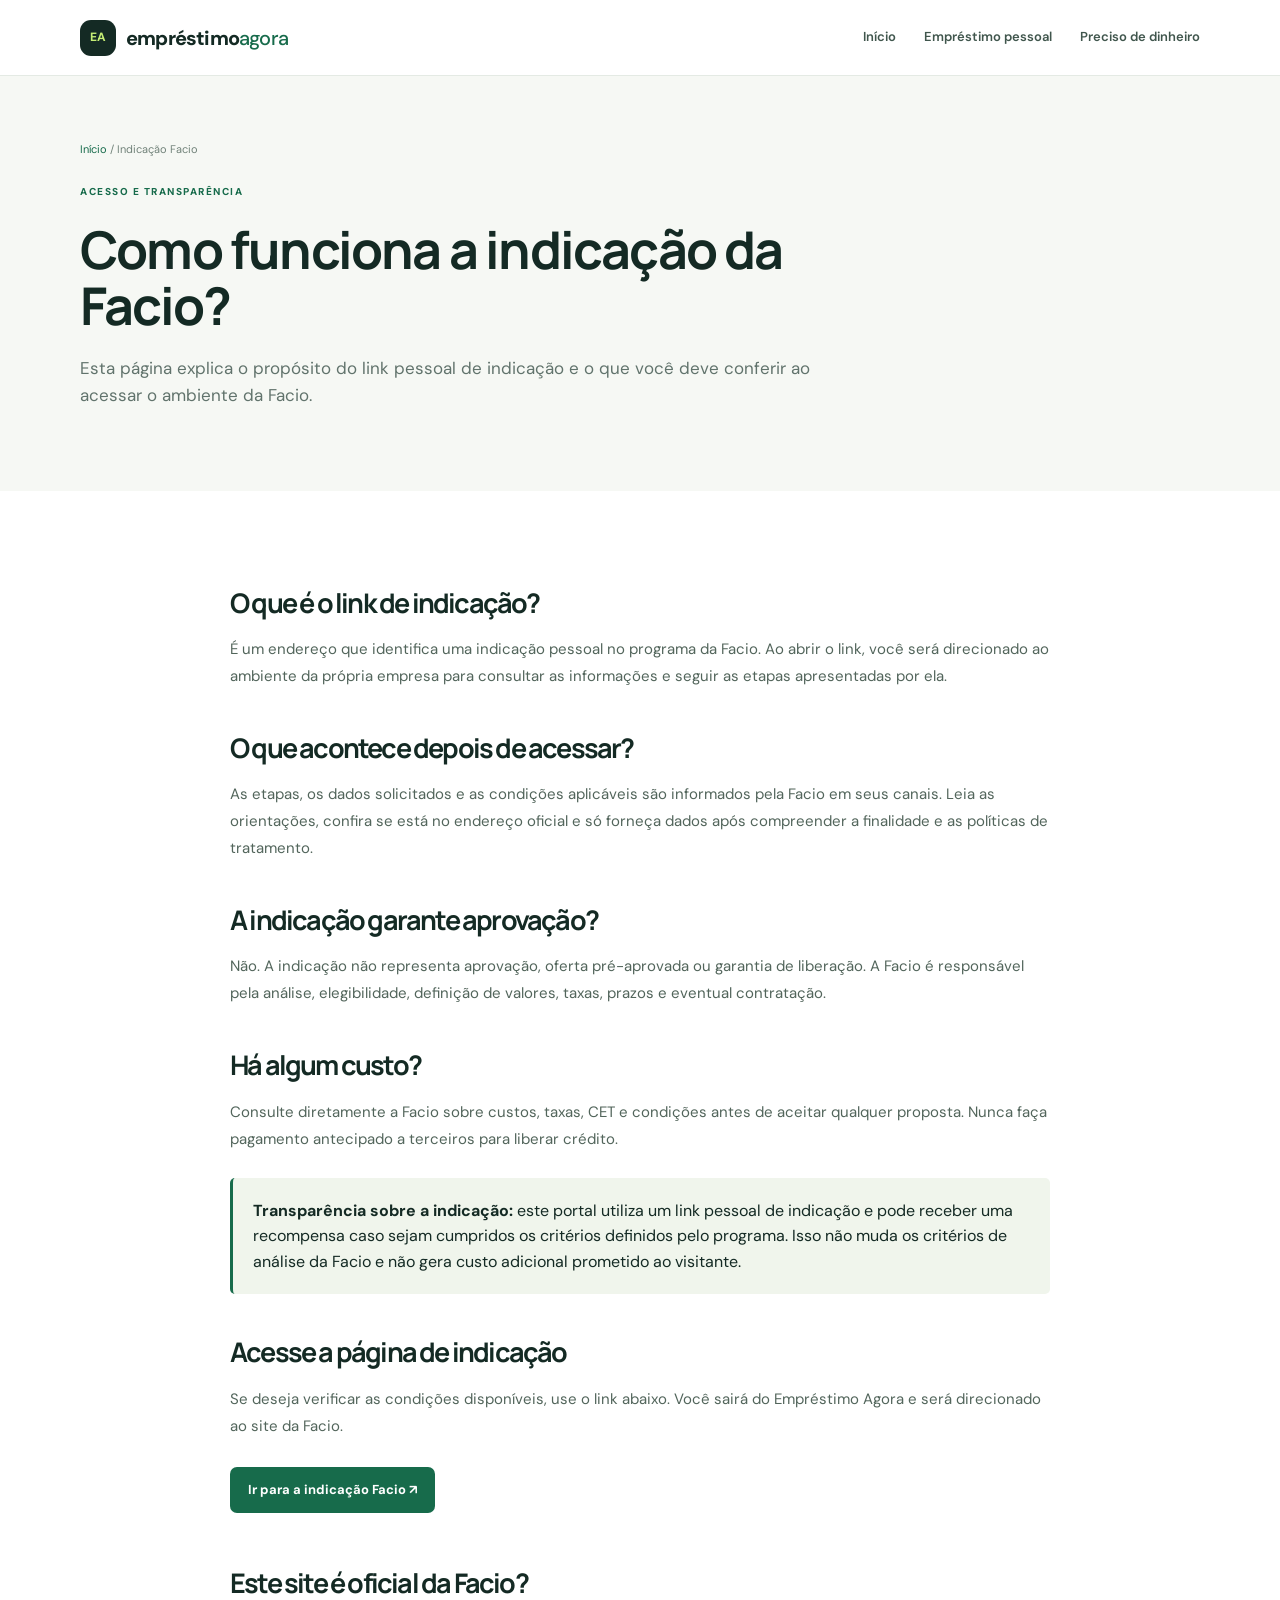
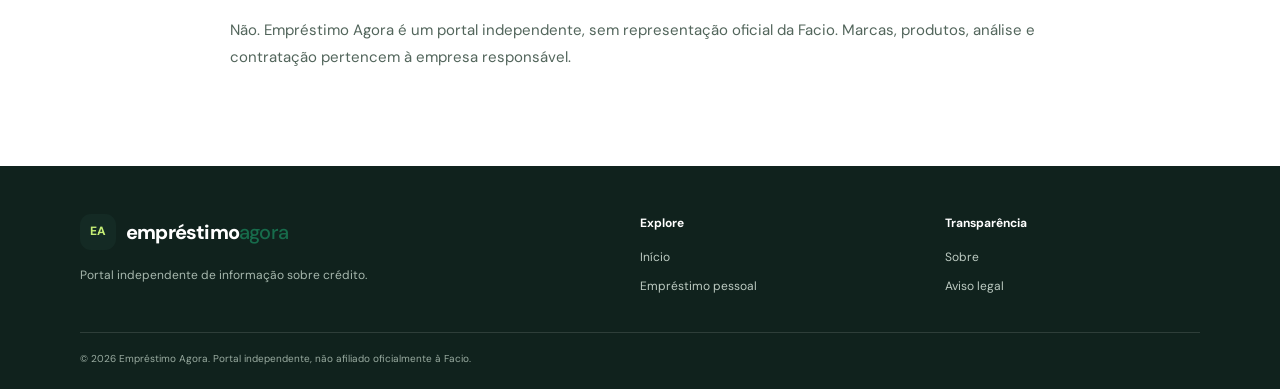
==== como-funciona-facio.html @ 4128f755 "feat: build conversion-focused editorial website" ====
<!doctype html><html lang="pt-BR"><head><meta charset="utf-8"><meta name="viewport" content="width=device-width,initial-scale=1"><title>Como funciona a indicação Facio | Empréstimo Agora</title><meta name="description" content="Entenda o que é o link de indicação da Facio, como acessar o canal oficial e quais condições verificar antes de solicitar crédito."><meta name="robots" content="index,follow"><link rel="canonical" href="https://emprestimo-agora.vercel.app/como-funciona-facio.html"><link rel="stylesheet" href="/assets/site.css"><link rel="icon" href="/assets/favicon.svg"></head><body><header class="top"><div class="wrap nav"><a class="brand" href="/"><span class="brand-mark">EA</span><span>empréstimo<span class="brand-light">agora</span></span></a><nav><a href="/">Início</a><a href="/emprestimo-pessoal-online.html">Empréstimo pessoal</a><a href="/dinheiro-urgente.html">Preciso de dinheiro</a></nav><button class="menu" aria-label="Abrir menu">☰</button></div></header><main><section class="page-hero"><div class="wrap"><div class="breadcrumbs"><a href="/">Início</a> / Indicação Facio</div><span class="eyebrow">ACESSO E TRANSPARÊNCIA</span><h1>Como funciona a indicação da Facio?</h1><p>Esta página explica o propósito do link pessoal de indicação e o que você deve conferir ao acessar o ambiente da Facio.</p></div></section><article class="wrap content"><h2>O que é o link de indicação?</h2><p>É um endereço que identifica uma indicação pessoal no programa da Facio. Ao abrir o link, você será direcionado ao ambiente da própria empresa para consultar as informações e seguir as etapas apresentadas por ela.</p><h2>O que acontece depois de acessar?</h2><p>As etapas, os dados solicitados e as condições aplicáveis são informados pela Facio em seus canais. Leia as orientações, confira se está no endereço oficial e só forneça dados após compreender a finalidade e as políticas de tratamento.</p><h2>A indicação garante aprovação?</h2><p>Não. A indicação não representa aprovação, oferta pré-aprovada ou garantia de liberação. A Facio é responsável pela análise, elegibilidade, definição de valores, taxas, prazos e eventual contratação.</p><h2>Há algum custo?</h2><p>Consulte diretamente a Facio sobre custos, taxas, CET e condições antes de aceitar qualquer proposta. Nunca faça pagamento antecipado a terceiros para liberar crédito.</p><div class="notice"><strong>Transparência sobre a indicação:</strong> este portal utiliza um link pessoal de indicação e pode receber uma recompensa caso sejam cumpridos os critérios definidos pelo programa. Isso não muda os critérios de análise da Facio e não gera custo adicional prometido ao visitante.</div><h2>Acesse a página de indicação</h2><p>Se deseja verificar as condições disponíveis, use o link abaixo. Você sairá do Empréstimo Agora e será direcionado ao site da Facio.</p><a class="inline-cta" href="https://facio.com.br/indicacao/?amigo=5fb39b16-4201-4cf0-8d7d-d2a9d6d35a81&data=eyJwdWJsaWNJZCI6IjVmYjM5YjE2LTQyMDEtNGNmMC04ZDdkLWQyYTlkNmQzNWE4MSIsImZpcnN0TmFtZSI6IndhZ25lciJ9&utm_source=referral-webview&utm_campaign=referral-lp" target="_blank" rel="sponsored nofollow noopener" data-referral="facio-explainer">Ir para a indicação Facio ↗</a><h2>Este site é oficial da Facio?</h2><p>Não. Empréstimo Agora é um portal independente, sem representação oficial da Facio. Marcas, produtos, análise e contratação pertencem à empresa responsável.</p></article></main><footer><div class="wrap footer-grid"><div><a class="brand brand-footer" href="/"><span class="brand-mark">EA</span><span>empréstimo<span class="brand-light">agora</span></span></a><p>Portal independente de informação sobre crédito.</p></div><div><b>Explore</b><a href="/">Início</a><a href="/emprestimo-pessoal-online.html">Empréstimo pessoal</a></div><div><b>Transparência</b><a href="/sobre.html">Sobre</a><a href="/aviso-legal.html">Aviso legal</a></div></div><div class="wrap legal">© 2026 Empréstimo Agora. Portal independente, não afiliado oficialmente à Facio.</div></footer><script src="/assets/site.js" defer></script></body></html>
---- assets/site.css ----
@import url('https://fonts.googleapis.com/css2?family=DM+Sans:wght@400;500;600;700;800&family=Manrope:wght@400;500;600;700;800&display=swap');
:root{--ink:#142a24;--muted:#61736c;--green:#176b4b;--lime:#c5ed75;--paper:#f6f8f4;--line:#e4eae4;--white:#fff}*{box-sizing:border-box}html{scroll-behavior:smooth}body{margin:0;background:#fff;color:var(--ink);font-family:'DM Sans',Arial,sans-serif;line-height:1.6}a{color:inherit;text-decoration:none}.wrap{width:min(1120px,calc(100% - 40px));margin:auto}.skip{position:absolute;left:-9999px}.skip:focus{left:12px;top:12px;background:#fff;padding:12px;z-index:10}.top{height:76px;background:#fff;border-bottom:1px solid var(--line);position:sticky;top:0;z-index:5}.nav{height:100%;display:flex;align-items:center;justify-content:space-between}.brand{display:flex;align-items:center;gap:10px;font-weight:800;font-size:20px;letter-spacing:-.8px}.brand-mark{width:36px;height:36px;border-radius:11px;background:var(--ink);color:var(--lime);display:grid;place-items:center;font-size:12px;letter-spacing:0}.brand-light{font-weight:500;color:var(--green)}nav{display:flex;align-items:center;gap:28px;font-size:13px;font-weight:600;color:#40564d}nav a:hover,.text-link:hover{color:var(--green)}.nav-cta{background:var(--ink);color:#fff;padding:11px 17px;border-radius:8px}.nav-cta:hover{color:var(--lime)}.menu{display:none;border:0;background:none;font-size:22px}.hero{background:var(--paper);padding:84px 0 78px;overflow:hidden}.hero-grid{display:grid;grid-template-columns:1.12fr .88fr;gap:76px;align-items:center}.eyebrow{font-size:10px;font-weight:800;letter-spacing:1.5px;color:var(--green);display:inline-flex;align-items:center;gap:8px}.eyebrow i{width:7px;height:7px;border-radius:50%;background:#8cc653}h1,h2,h3,p{margin-top:0}h1,h2,.panel-title{font-family:Manrope,'DM Sans',sans-serif;letter-spacing:-1.8px}h1{font-size:clamp(38px,5vw,60px);line-height:1.08;margin:20px 0}.hero h1 em{font-style:normal;color:var(--green)}.lead{font-size:17px;color:var(--muted);max-width:590px;line-height:1.75}.hero-actions{display:flex;align-items:center;gap:22px;margin:30px 0}.btn{display:inline-flex;align-items:center;gap:18px;padding:15px 20px;border-radius:8px;font-weight:700;font-size:14px;transition:transform .15s,background .15s}.btn:hover{transform:translateY(-2px)}.btn-primary{background:var(--green);color:#fff}.btn-primary:hover{background:#10563b}.text-link{font-size:13px;font-weight:700}.trust-row{display:flex;flex-wrap:wrap;gap:18px;color:#6c7c74;font-size:11px}.hero-panel{background:var(--ink);border-radius:18px;padding:30px;color:#fff;min-height:360px;position:relative;overflow:hidden;box-shadow:0 22px 55px #142a241b}.panel-top{display:flex;justify-content:space-between;color:#b4c6bc;font-size:10px;letter-spacing:1.4px;font-weight:700}.panel-dot{width:8px;height:8px;border-radius:50%;background:var(--lime)}.panel-title{font-size:28px;line-height:1.2;max-width:320px;margin:36px 0 28px;position:relative;z-index:1}.check-list{display:grid;gap:15px;position:relative;z-index:1}.check-list div{display:flex;gap:14px;align-items:center;border-top:1px solid #ffffff20;padding-top:13px;font-size:13px;color:#e0e9e3}.check-list b{color:var(--lime);font-size:11px}.panel-foot{font-size:11px;color:#b5c7bc;margin-top:25px;max-width:310px;position:relative;z-index:1}.panel-shape{position:absolute;width:180px;height:180px;border:1px solid #ffffff18;border-radius:50%;right:-70px;bottom:-95px;box-shadow:0 0 0 25px #ffffff08,0 0 0 50px #ffffff05}.quick{border-bottom:1px solid var(--line);padding:25px 0}.quick-grid{display:grid;grid-template-columns:1.15fr 1fr 1fr 1fr;gap:24px;align-items:center}.quick-grid>div small,.quick-grid>a small{display:block;color:#819087;font-size:10px}.quick-grid h2{font-size:18px;letter-spacing:-.5px;margin:4px 0 0}.quick-grid>a{border-left:1px solid var(--line);padding-left:22px;min-height:55px}.quick-grid>a b{display:block;font-size:13px;margin:4px 0}.quick-icon{color:var(--green);font-size:18px}.section{padding:82px 0}.section-head{max-width:620px;margin-bottom:38px}.section-head h2{font-size:clamp(30px,4vw,42px);line-height:1.15;margin:12px 0}.section-head p{color:var(--muted);font-size:15px}.steps{display:grid;grid-template-columns:repeat(3,1fr);gap:18px}.steps article{border:1px solid var(--line);padding:25px;border-radius:12px}.steps article>span{width:34px;height:34px;border-radius:50%;background:#eaf3e9;color:var(--green);display:grid;place-items:center;font-size:12px;font-weight:800}.steps h3{font-size:17px;margin:22px 0 8px}.steps p{font-size:13px;color:var(--muted);margin:0}.feature{background:var(--ink);color:#fff;padding:78px 0}.feature-grid{display:grid;grid-template-columns:1.2fr .8fr;gap:100px;align-items:center}.feature .eyebrow{color:var(--lime)}.feature h2{font-size:clamp(32px,4vw,46px);line-height:1.12;margin:15px 0}.feature p{color:#c0d0c6;max-width:560px}.ticks{padding:0;list-style:none;margin:22px 0 28px;color:#d8e4dc;font-size:13px}.ticks li{margin:10px 0}.ticks li:before{content:'✓';color:var(--lime);margin-right:10px}.btn-light{background:var(--lime);color:var(--ink)}.btn-light:hover{background:#d7f89a}.disclosure{display:block;max-width:500px;margin-top:15px;color:#9eb3a7;font-size:10px}.feature-card{background:#203c31;border:1px solid #ffffff1a;padding:30px;border-radius:14px}.fc-label{font-size:10px;letter-spacing:1.5px;color:var(--lime);font-weight:800}.feature-card strong{display:block;font:700 25px Manrope;margin:25px 0 12px}.feature-card p{font-size:14px}.fc-rule{height:1px;background:#ffffff25;margin:24px 0}.feature-card>span{font-size:11px;color:#bfd0c5}.articles{background:#fbfcfa}.article-grid{display:grid;grid-template-columns:repeat(3,1fr);gap:18px}.article-card{background:#fff;border:1px solid var(--line);border-radius:12px;padding:25px;display:flex;flex-direction:column;min-height:240px;transition:transform .15s,border .15s}.article-card:hover{transform:translateY(-3px);border-color:#a9c8b5}.article-card>span{font-size:9px;letter-spacing:1.2px;color:var(--green);font-weight:800}.article-card h3{font:700 19px Manrope;line-height:1.3;margin:19px 0 10px}.article-card p{font-size:13px;color:var(--muted)}.article-card b{font-size:12px;color:var(--green);margin-top:auto}.closing{text-align:center;padding:66px 0;background:#edf4eb}.closing h2{font-size:34px;margin-bottom:10px}.closing p{color:var(--muted);font-size:14px}.closing .btn{margin-top:8px}footer{background:#10221d;color:#fff;padding:48px 0 22px}.footer-grid{display:grid;grid-template-columns:2fr 1fr 1fr;gap:50px;padding-bottom:35px}.brand-footer{color:#fff}.footer-grid p{color:#a7b8ae;font-size:12px;max-width:290px;margin-top:16px}.footer-grid>div:not(:first-child){display:flex;flex-direction:column;gap:10px;font-size:12px;color:#bdcbc2}.footer-grid b{color:#fff;margin-bottom:5px}.footer-grid a:hover{color:var(--lime)}.legal{border-top:1px solid #ffffff20;padding-top:18px;color:#9aaca1;font-size:10px}.legal span{display:block;margin-top:5px}.page-hero{background:var(--paper);padding:65px 0}.page-hero h1{font-size:clamp(34px,5vw,52px);max-width:820px}.page-hero p{font-size:17px;color:var(--muted);max-width:760px}.content{max-width:820px;padding:54px 0 80px}.content h2{font-size:27px;margin:36px 0 12px}.content h3{font-size:18px;margin:24px 0 8px}.content p,.content li{color:#52655b;font-size:15px;line-height:1.8}.content ul{padding-left:22px}.notice{padding:20px;background:#f0f5ec;border-left:3px solid var(--green);border-radius:5px;margin:25px 0}.inline-cta{display:inline-flex;background:var(--green);color:#fff;padding:13px 18px;border-radius:7px;font-weight:700;font-size:13px;margin:12px 0}.breadcrumbs{font-size:11px;color:#718279;margin-bottom:18px}.breadcrumbs a{color:var(--green)}@media(max-width:850px){nav{gap:14px;font-size:11px}.hero-grid{gap:35px}.feature-grid{gap:40px}}@media(max-width:680px){.top{height:66px}nav{display:none;position:absolute;top:66px;left:0;right:0;background:#fff;padding:18px 22px;box-shadow:0 12px 20px #00000012;flex-direction:column;align-items:stretch}.nav.open nav{display:flex}.nav-cta{text-align:center}.menu{display:block}.hero{padding:55px 0}.hero-grid,.feature-grid{grid-template-columns:1fr}.hero-panel{min-height:330px}.hero-actions{align-items:flex-start;flex-direction:column;gap:16px}.quick-grid{grid-template-columns:1fr 1fr;gap:20px}.quick-grid>a{padding-left:14px}.quick-grid>div{grid-column:1/-1}.steps,.article-grid{grid-template-columns:1fr}.section{padding:60px 0}.feature{padding:58px 0}.feature-card{margin-top:0}.footer-grid{grid-template-columns:1fr 1fr;gap:25px}.footer-grid>div:first-child{grid-column:1/-1}.closing h2{font-size:28px}}@media(prefers-reduced-motion:reduce){html{scroll-behavior:auto}*,*:before,*:after{transition:none!important}}
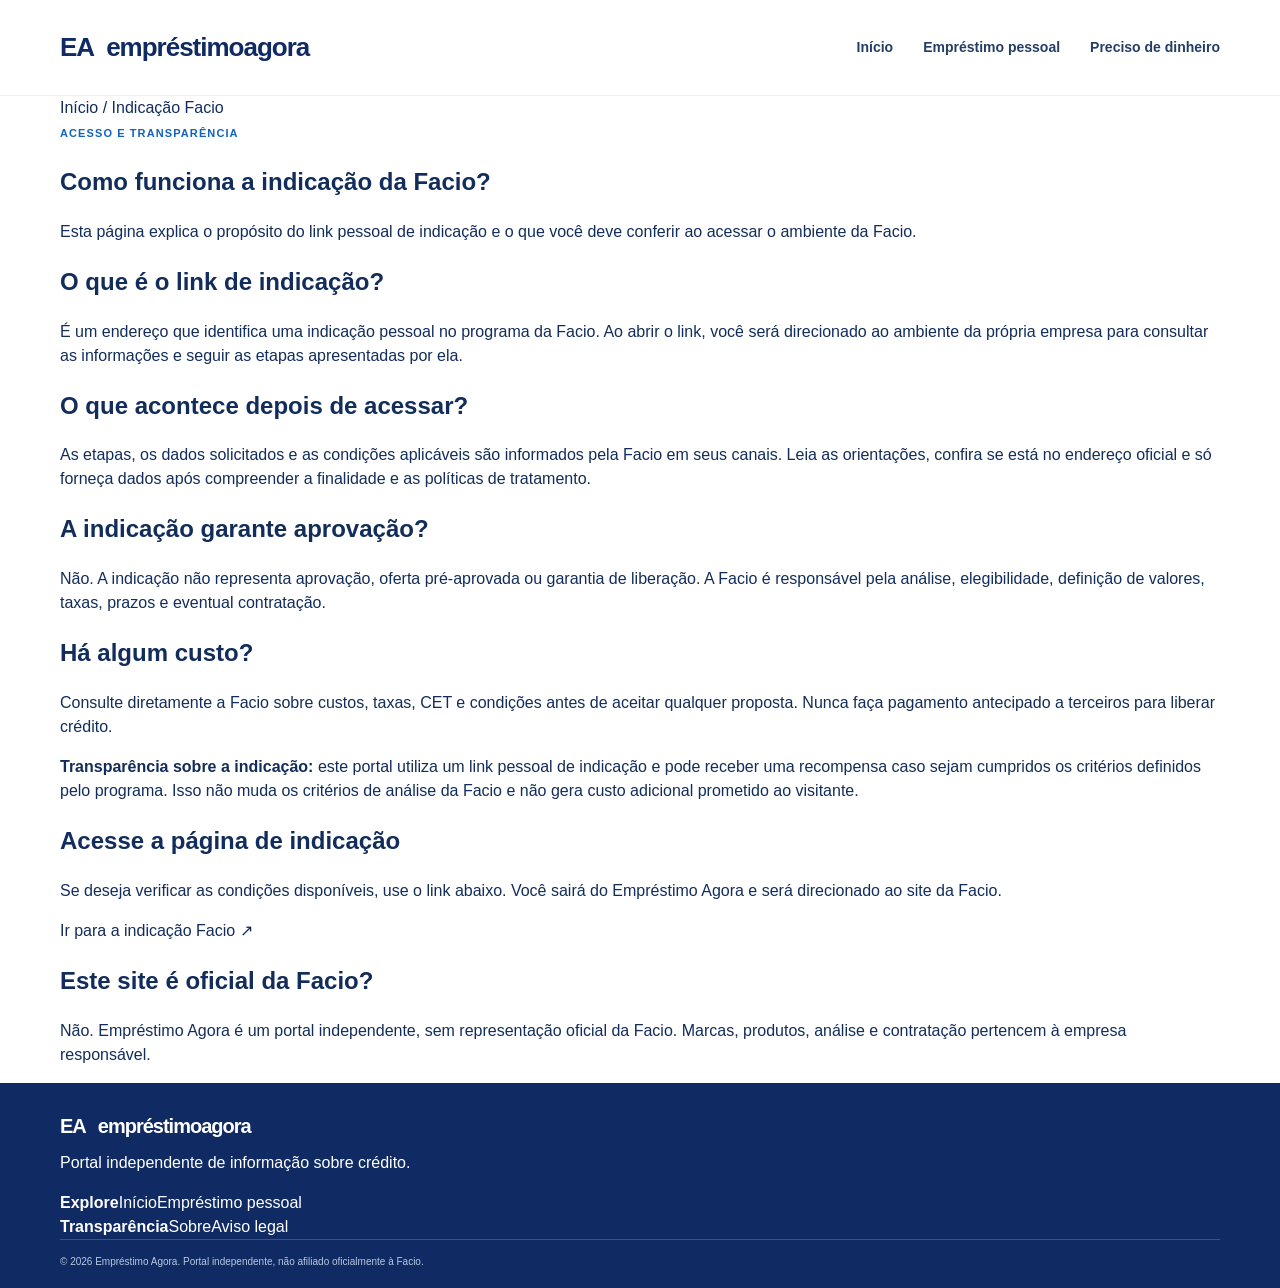
==== commit b0134ad5: "Improve referral tracking and clarify partner disclosures" ====
--- a/como-funciona-facio.html
+++ b/como-funciona-facio.html
@@ -1 +1 @@
-<!doctype html><html lang="pt-BR"><head><meta charset="utf-8"><meta name="viewport" content="width=device-width,initial-scale=1"><title>Como funciona a indicação Facio | Empréstimo Agora</title><meta name="description" content="Entenda o que é o link de indicação da Facio, como acessar o canal oficial e quais condições verificar antes de solicitar crédito."><meta name="robots" content="index,follow"><link rel="canonical" href="https://emprestimo-agora.vercel.app/como-funciona-facio.html"><link rel="stylesheet" href="/assets/site.css"><link rel="icon" href="/assets/favicon.svg"></head><body><header class="top"><div class="wrap nav"><a class="brand" href="/"><span class="brand-mark">EA</span><span>empréstimo<span class="brand-light">agora</span></span></a><nav><a href="/">Início</a><a href="/emprestimo-pessoal-online.html">Empréstimo pessoal</a><a href="/dinheiro-urgente.html">Preciso de dinheiro</a></nav><button class="menu" aria-label="Abrir menu">☰</button></div></header><main><section class="page-hero"><div class="wrap"><div class="breadcrumbs"><a href="/">Início</a> / Indicação Facio</div><span class="eyebrow">ACESSO E TRANSPARÊNCIA</span><h1>Como funciona a indicação da Facio?</h1><p>Esta página explica o propósito do link pessoal de indicação e o que você deve conferir ao acessar o ambiente da Facio.</p></div></section><article class="wrap content"><h2>O que é o link de indicação?</h2><p>É um endereço que identifica uma indicação pessoal no programa da Facio. Ao abrir o link, você será direcionado ao ambiente da própria empresa para consultar as informações e seguir as etapas apresentadas por ela.</p><h2>O que acontece depois de acessar?</h2><p>As etapas, os dados solicitados e as condições aplicáveis são informados pela Facio em seus canais. Leia as orientações, confira se está no endereço oficial e só forneça dados após compreender a finalidade e as políticas de tratamento.</p><h2>A indicação garante aprovação?</h2><p>Não. A indicação não representa aprovação, oferta pré-aprovada ou garantia de liberação. A Facio é responsável pela análise, elegibilidade, definição de valores, taxas, prazos e eventual contratação.</p><h2>Há algum custo?</h2><p>Consulte diretamente a Facio sobre custos, taxas, CET e condições antes de aceitar qualquer proposta. Nunca faça pagamento antecipado a terceiros para liberar crédito.</p><div class="notice"><strong>Transparência sobre a indicação:</strong> este portal utiliza um link pessoal de indicação e pode receber uma recompensa caso sejam cumpridos os critérios definidos pelo programa. Isso não muda os critérios de análise da Facio e não gera custo adicional prometido ao visitante.</div><h2>Acesse a página de indicação</h2><p>Se deseja verificar as condições disponíveis, use o link abaixo. Você sairá do Empréstimo Agora e será direcionado ao site da Facio.</p><a class="inline-cta" href="https://facio.com.br/indicacao/?amigo=5fb39b16-4201-4cf0-8d7d-d2a9d6d35a81&data=eyJwdWJsaWNJZCI6IjVmYjM5YjE2LTQyMDEtNGNmMC04ZDdkLWQyYTlkNmQzNWE4MSIsImZpcnN0TmFtZSI6IndhZ25lciJ9&utm_source=referral-webview&utm_campaign=referral-lp" target="_blank" rel="sponsored nofollow noopener" data-referral="facio-explainer">Ir para a indicação Facio ↗</a><h2>Este site é oficial da Facio?</h2><p>Não. Empréstimo Agora é um portal independente, sem representação oficial da Facio. Marcas, produtos, análise e contratação pertencem à empresa responsável.</p></article></main><footer><div class="wrap footer-grid"><div><a class="brand brand-footer" href="/"><span class="brand-mark">EA</span><span>empréstimo<span class="brand-light">agora</span></span></a><p>Portal independente de informação sobre crédito.</p></div><div><b>Explore</b><a href="/">Início</a><a href="/emprestimo-pessoal-online.html">Empréstimo pessoal</a></div><div><b>Transparência</b><a href="/sobre.html">Sobre</a><a href="/aviso-legal.html">Aviso legal</a></div></div><div class="wrap legal">© 2026 Empréstimo Agora. Portal independente, não afiliado oficialmente à Facio.</div></footer><script src="/assets/site.js" defer></script></body></html>+<!doctype html><html lang="pt-BR"><head><meta charset="utf-8"><meta name="viewport" content="width=device-width,initial-scale=1"><title>Como funciona a indicação Facio | Empréstimo Agora</title><meta name="description" content="Entenda o que é o link de indicação da Facio, como acessar o canal oficial e quais condições verificar antes de solicitar crédito."><meta name="robots" content="index,follow"><link rel="canonical" href="https://emprestimo-agora.vercel.app/como-funciona-facio.html"><link rel="stylesheet" href="/assets/site.css"><link rel="icon" href="/assets/favicon.svg"></head><body><header class="top"><div class="wrap nav"><a class="brand" href="/"><span class="brand-mark">EA</span><span>empréstimo<span class="brand-light">agora</span></span></a><nav><a href="/">Início</a><a href="/emprestimo-pessoal-online.html">Empréstimo pessoal</a><a href="/dinheiro-urgente.html">Preciso de dinheiro</a></nav><button class="menu" aria-label="Abrir menu">☰</button></div></header><main><section class="page-hero"><div class="wrap"><div class="breadcrumbs"><a href="/">Início</a> / Indicação Facio</div><span class="eyebrow">ACESSO E TRANSPARÊNCIA</span><h1>Como funciona a indicação da Facio?</h1><p>Esta página explica o propósito do link pessoal de indicação e o que você deve conferir ao acessar o ambiente da Facio.</p></div></section><article class="wrap content"><h2>O que é o link de indicação?</h2><p>É um endereço que identifica uma indicação pessoal no programa da Facio. Ao abrir o link, você será direcionado ao ambiente da própria empresa para consultar as informações e seguir as etapas apresentadas por ela.</p><h2>O que acontece depois de acessar?</h2><p>As etapas, os dados solicitados e as condições aplicáveis são informados pela Facio em seus canais. Leia as orientações, confira se está no endereço oficial e só forneça dados após compreender a finalidade e as políticas de tratamento.</p><h2>A indicação garante aprovação?</h2><p>Não. A indicação não representa aprovação, oferta pré-aprovada ou garantia de liberação. A Facio é responsável pela análise, elegibilidade, definição de valores, taxas, prazos e eventual contratação.</p><h2>Há algum custo?</h2><p>Consulte diretamente a Facio sobre custos, taxas, CET e condições antes de aceitar qualquer proposta. Nunca faça pagamento antecipado a terceiros para liberar crédito.</p><div class="notice"><strong>Transparência sobre a indicação:</strong> este portal utiliza um link pessoal de indicação e pode receber uma recompensa caso sejam cumpridos os critérios definidos pelo programa. Isso não muda os critérios de análise da Facio e não gera custo adicional prometido ao visitante.</div><h2>Acesse a página de indicação</h2><p>Se deseja verificar as condições disponíveis, use o link abaixo. Você sairá do Empréstimo Agora e será direcionado ao site da Facio.</p><a class="inline-cta" href="https://facio.com.br/indicacao/?amigo=5fb39b16-4201-4cf0-8d7d-d2a9d6d35a81&data=eyJwdWJsaWNJZCI6IjVmYjM5YjE2LTQyMDEtNGNmMC04ZDdkLWQyYTlkNmQzNWE4MSIsImZpcnN0TmFtZSI6IndhZ25lciJ9&utm_source=referral-webview&utm_campaign=referral-lp" target="_blank" rel="sponsored nofollow noopener" data-referral="facio" data-placement="article-content">Ir para a indicação Facio ↗</a><h2>Este site é oficial da Facio?</h2><p>Não. Empréstimo Agora é um portal independente, sem representação oficial da Facio. Marcas, produtos, análise e contratação pertencem à empresa responsável.</p></article></main><footer><div class="wrap footer-grid"><div><a class="brand brand-footer" href="/"><span class="brand-mark">EA</span><span>empréstimo<span class="brand-light">agora</span></span></a><p>Portal independente de informação sobre crédito.</p></div><div><b>Explore</b><a href="/">Início</a><a href="/emprestimo-pessoal-online.html">Empréstimo pessoal</a></div><div><b>Transparência</b><a href="/sobre.html">Sobre</a><a href="/aviso-legal.html">Aviso legal</a></div></div><div class="wrap legal">© 2026 Empréstimo Agora. Portal independente, não afiliado oficialmente à Facio.</div></footer><script src="/assets/site.js" defer></script></body></html>
--- a/assets/site.css
+++ b/assets/site.css
@@ -1,2 +1,52 @@
-@import url('https://fonts.googleapis.com/css2?family=DM+Sans:wght@400;500;600;700;800&family=Manrope:wght@400;500;600;700;800&display=swap');
-:root{--ink:#142a24;--muted:#61736c;--green:#176b4b;--lime:#c5ed75;--paper:#f6f8f4;--line:#e4eae4;--white:#fff}*{box-sizing:border-box}html{scroll-behavior:smooth}body{margin:0;background:#fff;color:var(--ink);font-family:'DM Sans',Arial,sans-serif;line-height:1.6}a{color:inherit;text-decoration:none}.wrap{width:min(1120px,calc(100% - 40px));margin:auto}.skip{position:absolute;left:-9999px}.skip:focus{left:12px;top:12px;background:#fff;padding:12px;z-index:10}.top{height:76px;background:#fff;border-bottom:1px solid var(--line);position:sticky;top:0;z-index:5}.nav{height:100%;display:flex;align-items:center;justify-content:space-between}.brand{display:flex;align-items:center;gap:10px;font-weight:800;font-size:20px;letter-spacing:-.8px}.brand-mark{width:36px;height:36px;border-radius:11px;background:var(--ink);color:var(--lime);display:grid;place-items:center;font-size:12px;letter-spacing:0}.brand-light{font-weight:500;color:var(--green)}nav{display:flex;align-items:center;gap:28px;font-size:13px;font-weight:600;color:#40564d}nav a:hover,.text-link:hover{color:var(--green)}.nav-cta{background:var(--ink);color:#fff;padding:11px 17px;border-radius:8px}.nav-cta:hover{color:var(--lime)}.menu{display:none;border:0;background:none;font-size:22px}.hero{background:var(--paper);padding:84px 0 78px;overflow:hidden}.hero-grid{display:grid;grid-template-columns:1.12fr .88fr;gap:76px;align-items:center}.eyebrow{font-size:10px;font-weight:800;letter-spacing:1.5px;color:var(--green);display:inline-flex;align-items:center;gap:8px}.eyebrow i{width:7px;height:7px;border-radius:50%;background:#8cc653}h1,h2,h3,p{margin-top:0}h1,h2,.panel-title{font-family:Manrope,'DM Sans',sans-serif;letter-spacing:-1.8px}h1{font-size:clamp(38px,5vw,60px);line-height:1.08;margin:20px 0}.hero h1 em{font-style:normal;color:var(--green)}.lead{font-size:17px;color:var(--muted);max-width:590px;line-height:1.75}.hero-actions{display:flex;align-items:center;gap:22px;margin:30px 0}.btn{display:inline-flex;align-items:center;gap:18px;padding:15px 20px;border-radius:8px;font-weight:700;font-size:14px;transition:transform .15s,background .15s}.btn:hover{transform:translateY(-2px)}.btn-primary{background:var(--green);color:#fff}.btn-primary:hover{background:#10563b}.text-link{font-size:13px;font-weight:700}.trust-row{display:flex;flex-wrap:wrap;gap:18px;color:#6c7c74;font-size:11px}.hero-panel{background:var(--ink);border-radius:18px;padding:30px;color:#fff;min-height:360px;position:relative;overflow:hidden;box-shadow:0 22px 55px #142a241b}.panel-top{display:flex;justify-content:space-between;color:#b4c6bc;font-size:10px;letter-spacing:1.4px;font-weight:700}.panel-dot{width:8px;height:8px;border-radius:50%;background:var(--lime)}.panel-title{font-size:28px;line-height:1.2;max-width:320px;margin:36px 0 28px;position:relative;z-index:1}.check-list{display:grid;gap:15px;position:relative;z-index:1}.check-list div{display:flex;gap:14px;align-items:center;border-top:1px solid #ffffff20;padding-top:13px;font-size:13px;color:#e0e9e3}.check-list b{color:var(--lime);font-size:11px}.panel-foot{font-size:11px;color:#b5c7bc;margin-top:25px;max-width:310px;position:relative;z-index:1}.panel-shape{position:absolute;width:180px;height:180px;border:1px solid #ffffff18;border-radius:50%;right:-70px;bottom:-95px;box-shadow:0 0 0 25px #ffffff08,0 0 0 50px #ffffff05}.quick{border-bottom:1px solid var(--line);padding:25px 0}.quick-grid{display:grid;grid-template-columns:1.15fr 1fr 1fr 1fr;gap:24px;align-items:center}.quick-grid>div small,.quick-grid>a small{display:block;color:#819087;font-size:10px}.quick-grid h2{font-size:18px;letter-spacing:-.5px;margin:4px 0 0}.quick-grid>a{border-left:1px solid var(--line);padding-left:22px;min-height:55px}.quick-grid>a b{display:block;font-size:13px;margin:4px 0}.quick-icon{color:var(--green);font-size:18px}.section{padding:82px 0}.section-head{max-width:620px;margin-bottom:38px}.section-head h2{font-size:clamp(30px,4vw,42px);line-height:1.15;margin:12px 0}.section-head p{color:var(--muted);font-size:15px}.steps{display:grid;grid-template-columns:repeat(3,1fr);gap:18px}.steps article{border:1px solid var(--line);padding:25px;border-radius:12px}.steps article>span{width:34px;height:34px;border-radius:50%;background:#eaf3e9;color:var(--green);display:grid;place-items:center;font-size:12px;font-weight:800}.steps h3{font-size:17px;margin:22px 0 8px}.steps p{font-size:13px;color:var(--muted);margin:0}.feature{background:var(--ink);color:#fff;padding:78px 0}.feature-grid{display:grid;grid-template-columns:1.2fr .8fr;gap:100px;align-items:center}.feature .eyebrow{color:var(--lime)}.feature h2{font-size:clamp(32px,4vw,46px);line-height:1.12;margin:15px 0}.feature p{color:#c0d0c6;max-width:560px}.ticks{padding:0;list-style:none;margin:22px 0 28px;color:#d8e4dc;font-size:13px}.ticks li{margin:10px 0}.ticks li:before{content:'✓';color:var(--lime);margin-right:10px}.btn-light{background:var(--lime);color:var(--ink)}.btn-light:hover{background:#d7f89a}.disclosure{display:block;max-width:500px;margin-top:15px;color:#9eb3a7;font-size:10px}.feature-card{background:#203c31;border:1px solid #ffffff1a;padding:30px;border-radius:14px}.fc-label{font-size:10px;letter-spacing:1.5px;color:var(--lime);font-weight:800}.feature-card strong{display:block;font:700 25px Manrope;margin:25px 0 12px}.feature-card p{font-size:14px}.fc-rule{height:1px;background:#ffffff25;margin:24px 0}.feature-card>span{font-size:11px;color:#bfd0c5}.articles{background:#fbfcfa}.article-grid{display:grid;grid-template-columns:repeat(3,1fr);gap:18px}.article-card{background:#fff;border:1px solid var(--line);border-radius:12px;padding:25px;display:flex;flex-direction:column;min-height:240px;transition:transform .15s,border .15s}.article-card:hover{transform:translateY(-3px);border-color:#a9c8b5}.article-card>span{font-size:9px;letter-spacing:1.2px;color:var(--green);font-weight:800}.article-card h3{font:700 19px Manrope;line-height:1.3;margin:19px 0 10px}.article-card p{font-size:13px;color:var(--muted)}.article-card b{font-size:12px;color:var(--green);margin-top:auto}.closing{text-align:center;padding:66px 0;background:#edf4eb}.closing h2{font-size:34px;margin-bottom:10px}.closing p{color:var(--muted);font-size:14px}.closing .btn{margin-top:8px}footer{background:#10221d;color:#fff;padding:48px 0 22px}.footer-grid{display:grid;grid-template-columns:2fr 1fr 1fr;gap:50px;padding-bottom:35px}.brand-footer{color:#fff}.footer-grid p{color:#a7b8ae;font-size:12px;max-width:290px;margin-top:16px}.footer-grid>div:not(:first-child){display:flex;flex-direction:column;gap:10px;font-size:12px;color:#bdcbc2}.footer-grid b{color:#fff;margin-bottom:5px}.footer-grid a:hover{color:var(--lime)}.legal{border-top:1px solid #ffffff20;padding-top:18px;color:#9aaca1;font-size:10px}.legal span{display:block;margin-top:5px}.page-hero{background:var(--paper);padding:65px 0}.page-hero h1{font-size:clamp(34px,5vw,52px);max-width:820px}.page-hero p{font-size:17px;color:var(--muted);max-width:760px}.content{max-width:820px;padding:54px 0 80px}.content h2{font-size:27px;margin:36px 0 12px}.content h3{font-size:18px;margin:24px 0 8px}.content p,.content li{color:#52655b;font-size:15px;line-height:1.8}.content ul{padding-left:22px}.notice{padding:20px;background:#f0f5ec;border-left:3px solid var(--green);border-radius:5px;margin:25px 0}.inline-cta{display:inline-flex;background:var(--green);color:#fff;padding:13px 18px;border-radius:7px;font-weight:700;font-size:13px;margin:12px 0}.breadcrumbs{font-size:11px;color:#718279;margin-bottom:18px}.breadcrumbs a{color:var(--green)}@media(max-width:850px){nav{gap:14px;font-size:11px}.hero-grid{gap:35px}.feature-grid{gap:40px}}@media(max-width:680px){.top{height:66px}nav{display:none;position:absolute;top:66px;left:0;right:0;background:#fff;padding:18px 22px;box-shadow:0 12px 20px #00000012;flex-direction:column;align-items:stretch}.nav.open nav{display:flex}.nav-cta{text-align:center}.menu{display:block}.hero{padding:55px 0}.hero-grid,.feature-grid{grid-template-columns:1fr}.hero-panel{min-height:330px}.hero-actions{align-items:flex-start;flex-direction:column;gap:16px}.quick-grid{grid-template-columns:1fr 1fr;gap:20px}.quick-grid>a{padding-left:14px}.quick-grid>div{grid-column:1/-1}.steps,.article-grid{grid-template-columns:1fr}.section{padding:60px 0}.feature{padding:58px 0}.feature-card{margin-top:0}.footer-grid{grid-template-columns:1fr 1fr;gap:25px}.footer-grid>div:first-child{grid-column:1/-1}.closing h2{font-size:28px}}@media(prefers-reduced-motion:reduce){html{scroll-behavior:auto}*,*:before,*:after{transition:none!important}}+:root{--navy:#102b63;--blue:#0866e8;--green:#08a84f;--ink:#122d5b;--muted:#52647e;--line:#e2e9f2;--paper:#f7faff;--white:#fff}*{box-sizing:border-box}html{scroll-behavior:smooth}body{margin:0;background:#fff;color:var(--ink);font-family:Arial,Helvetica,sans-serif;line-height:1.5}a{color:inherit;text-decoration:none}.wrap{width:min(1160px,calc(100% - 44px));margin-inline:auto}.skip{position:absolute;left:-9999px}.skip:focus{left:12px;top:12px;background:#fff;padding:12px;z-index:20}.top{height:96px;background:#fff;border-bottom:1px solid #edf1f7;position:relative;z-index:5}.nav{height:100%;display:flex;align-items:center;justify-content:space-between}.brand{display:flex;align-items:center;gap:12px;color:#102b63;font-size:26px;font-weight:800;line-height:.94;letter-spacing:-1px}.brand strong{color:#0866e8}.brand-symbol{width:58px;height:58px;color:#0874ed;display:block}.brand-symbol svg{width:100%;height:100%}nav{display:flex;align-items:center;gap:30px;font-size:14px;font-weight:700;color:#243d67}nav a:hover{color:var(--blue)}.nav-cta{padding:12px 20px;background:#0866e8;color:white;border-radius:24px}.nav-cta:hover{color:white;background:#0755c2}.menu{display:none;border:0;background:none;font-size:25px;color:var(--navy)}.hero{background:linear-gradient(110deg,#f7fbff 0%,#e7f2ff 58%,#d8eaff 100%);overflow:hidden}.hero-inner{min-height:390px;display:grid;grid-template-columns:1.08fr .92fr;align-items:center;position:relative}.hero-copy{padding:48px 0 44px;position:relative;z-index:2}.eyebrow{display:inline-flex;align-items:center;gap:8px;color:#1263bf;font-size:11px;font-weight:800;letter-spacing:1.1px}.eyebrow i{width:8px;height:8px;border-radius:50%;background:#0aaf57}.hero h1{font-size:clamp(42px,5.4vw,68px);line-height:.99;letter-spacing:-2.8px;margin:18px 0 18px;color:#102b63;font-weight:850}.hero h1 em{font-style:normal;color:#0866e8}.hero-copy>p{font-size:18px;line-height:1.45;max-width:580px;color:#173664;margin:0 0 25px}.hero-cta{display:flex;align-items:center;gap:18px;width:min(555px,100%);padding:14px 19px;background:linear-gradient(100deg,#09b34f,#009c43);border-radius:48px;color:#fff;box-shadow:0 9px 20px #00a54b26}.hero-cta:hover{filter:brightness(.96);transform:translateY(-1px)}.handshake{width:48px;height:48px;border:2px solid #ffffffa8;border-radius:50%;display:grid;place-items:center;font-size:29px;font-weight:400}.hero-cta b{display:block;font-size:19px;line-height:1.2}.hero-cta small{display:block;font-size:13px;margin-top:3px}.hero-cta .arrow{margin-left:auto;width:34px;height:34px;border-radius:50%;background:#fff;color:#08a64b;display:grid;place-items:center;font-size:30px;line-height:1}.hero-note{display:flex;gap:18px;flex-wrap:wrap;margin-top:17px;color:#526986;font-size:11px;font-weight:700}.hero-art{height:390px;position:relative;display:flex;align-items:flex-end;justify-content:center}.art-blob{position:absolute;width:440px;height:310px;right:0;bottom:0;background:linear-gradient(140deg,#c6e3ff,#e8f4ff);border-radius:48% 52% 9% 28%}.hero-person{position:relative;z-index:1;width:min(100%,440px);height:100%;object-fit:contain;object-position:bottom}.money-doodle{position:absolute;right:0;top:105px;width:92px;height:120px;border:5px solid #1681c5;border-radius:48% 48% 38% 38%;transform:rotate(8deg);color:#1681c5;display:grid;place-items:center;font-size:58px;font-weight:700;z-index:2}.money-doodle:before{content:"";position:absolute;top:-25px;left:20px;width:40px;height:25px;border:5px solid #1681c5;border-bottom:0;border-radius:50% 50% 0 0}.money-doodle i,.money-doodle b{position:absolute;width:7px;height:25px;background:#ffbf00;border-radius:8px;top:-40px;right:5px;transform:rotate(20deg)}.money-doodle b{right:-22px;top:-23px;transform:rotate(48deg)}.spark{position:absolute;color:#ffbd00;font-size:30px}.s1{top:55px;right:100px}.s2{top:170px;left:10px;font-size:17px}.partners{padding-top:28px;padding-bottom:34px}.section-title{display:grid;grid-template-columns:1fr auto 1fr;align-items:center;gap:35px;text-align:center;margin:0 70px 20px}.section-title>span{height:1px;background:#4d8df2}.section-title h2{font-size:37px;line-height:1.1;letter-spacing:-1px;margin:0;color:#102b63}.section-title p{font-size:19px;font-weight:600;margin:3px 0 0;color:#183663}.partner-grid{display:grid;grid-template-columns:repeat(6,minmax(0,1fr));gap:14px}.partner-card{grid-column:span 2;min-height:178px;border:1px solid #e0e7f0;border-radius:16px;box-shadow:0 3px 13px #102b6310;padding:12px;display:grid;grid-template-columns:43% 1fr;gap:14px;align-items:center;background:#fff;position:relative;overflow:hidden}.partner-card:nth-child(4){grid-column:2/span 2}.partner-card:nth-child(5){grid-column:4/span 2}.partner-card.featured{border:2px solid #0b6ce8;box-shadow:0 5px 18px #0866e81c}.partner-logo{height:145px;min-width:0;border-radius:12px;background:#f6f8fc;display:grid;place-items:center;overflow:hidden}.jeitto-art{height:100%;width:100%;background:#ff4d2e;color:#fff;border-radius:11px;padding:18px 12px;display:flex;flex-direction:column;justify-content:center;align-items:center;text-align:center;transform:rotate(-1deg)}.jeitto-art strong{font-size:25px;line-height:.98;letter-spacing:-1px;text-shadow:1px 2px #b92e1d}.jeitto-art small{font-size:25px;margin-top:6px}.recarga-art{height:100%;width:100%;background:linear-gradient(140deg,#082a50,#064b87);display:flex;align-items:center;justify-content:center;flex-direction:column;color:#fff}.recarga-art strong{font-size:20px;letter-spacing:-1px}.recarga-art strong span{color:#ffb21a}.cards-mini{color:#ffb21a;font-size:29px;letter-spacing:5px;transform:rotate(-10deg)}.facio-art{width:100%;height:100%;display:grid;place-items:center;background:#292c33}.facio-art strong{font-size:105px;line-height:1;color:#fff;font-weight:400;position:relative}.facio-art strong span{color:#43d3b4;font-size:25px;position:absolute;top:8px;right:-13px}.velotax-art{font-size:31px;font-weight:800;color:#153eea;letter-spacing:-1.7px}.velotax-art span{font-size:35px}.supersim-art{font-size:29px;font-weight:900;color:#161616;letter-spacing:-2px;transform:rotate(-5deg)}.supersim-art span{color:#f6ad08}.partner-info{min-width:0}.partner-info h3{font-size:23px;line-height:1.1;margin:0 0 6px;letter-spacing:-.7px}.jeitto h3{color:#fa4e2b}.recarga h3{color:#6426c9}.facio h3{color:#0866e8}.velotax h3{color:#009b68}.supersim h3{color:#f49a08}.partner-info p{font-size:13px;line-height:1.35;color:#1b3157;margin:0 0 13px}.partner-btn{display:flex;align-items:center;justify-content:space-between;gap:6px;padding:10px 12px;border-radius:9px;background:#0866e8;color:white;font-size:11px;font-weight:800;white-space:nowrap;max-width:170px}.partner-btn b{font-size:22px;line-height:12px}.jeitto .partner-btn{background:#ff4d2e}.recarga .partner-btn{background:#6426c9}.facio .partner-btn{background:#0866e8}.velotax .partner-btn{background:#009b68}.supersim .partner-btn{background:#f49a08}.partner-btn.disabled{background:#eef2f7;color:#8794a7;cursor:not-allowed;font-size:10px;white-space:normal;line-height:1.2}.featured-label{display:inline-block;font-size:9px;font-weight:900;letter-spacing:.8px;color:#0870e9;background:#e8f2ff;padding:3px 7px;border-radius:20px;margin-bottom:5px}.partner-disclaimer{font-size:11px;color:#75839a;text-align:center;margin:15px auto 0;max-width:850px}.trust{background:#f6f9fd;padding:24px 0}.trust-grid{display:grid;grid-template-columns:repeat(3,1fr);align-items:center}.trust-grid>div{display:flex;align-items:center;justify-content:center;gap:15px;border-right:1px solid #d9e3ef}.trust-grid>div:last-child{border:0}.trust-icon{font-size:38px;font-weight:900;line-height:1}.trust-icon.green{color:#05a84e}.trust-icon.blue{color:#0873d8}.trust-icon.teal{color:#078b9d}.trust-grid p{font-size:15px;line-height:1.25;margin:0;color:#18345f}.trust-grid b{font-size:16px}.bottom-cta{padding:20px 0 24px;background:#fff}.bottom-inner{min-height:112px;border-radius:22px;background:linear-gradient(100deg,#0647b4,#102e6c);color:#fff;display:flex;align-items:center;gap:25px;padding:18px 38px;box-shadow:0 8px 20px #0b3d9020}.bottom-icon{font-size:48px;width:90px;text-align:center;color:#fff}.bottom-inner h2{font-size:24px;margin:0 0 3px;letter-spacing:-.6px}.bottom-inner p{margin:0;color:#dce8ff;font-size:14px}.bottom-inner>a{margin-left:auto;background:#ffc400;color:#102b63;border-radius:40px;padding:15px 27px;font-size:16px;font-weight:900;white-space:nowrap}.bottom-inner>a b{font-size:24px;margin-left:12px}.how{padding:26px 0 55px}.how h2{font-size:24px;margin:0 0 8px}.how p{font-size:13px;color:#596b85;max-width:850px}.how>a{color:#0866e8;font-size:13px;font-weight:800}footer{background:#102b63;color:#fff;padding:34px 0 18px}.footer-inner{display:grid;grid-template-columns:2fr 1fr 1fr;gap:55px;padding-bottom:25px}.brand-footer{font-size:20px;color:#fff}.brand-footer .brand-symbol{width:42px;height:42px}.brand-footer strong{color:#63a7ff}.footer-brand p{font-size:12px;color:#c6d5ee;max-width:280px}.footer-inner>div:not(:first-child){display:flex;flex-direction:column;gap:8px;font-size:12px;color:#d3def0}.footer-inner>div>b{color:#fff;margin-bottom:5px}.footer-inner a:hover{color:#ffc400}.legal{border-top:1px solid #ffffff30;padding-top:14px;color:#b8c8e2;font-size:10px;line-height:1.6}.legal br{display:block}.menu{cursor:pointer}:focus-visible{outline:3px solid #ffbf00;outline-offset:3px}section[id]{scroll-margin-top:24px}@media(max-width:900px){.hero-inner{grid-template-columns:1fr .8fr}.hero h1{font-size:52px}.partner-card{grid-column:span 3}.partner-card:nth-child(4){grid-column:2/span 2}.partner-card:nth-child(5){grid-column:4/span 2}.partner-grid{grid-template-columns:repeat(6,minmax(0,1fr))}.partner-info h3{font-size:20px}.section-title{margin-inline:20px}}@media(max-width:650px){.wrap{width:min(100% - 30px,520px)}.top{height:76px}.brand{font-size:21px}.brand-symbol{width:48px;height:48px}nav{display:none;position:absolute;top:76px;left:0;right:0;background:#fff;padding:18px 24px;box-shadow:0 12px 20px #00000012;flex-direction:column;align-items:stretch;gap:17px}.nav.open nav{display:flex}.nav-cta{text-align:center}.menu{display:block}.hero-inner{display:flex;flex-direction:column;align-items:stretch}.hero-copy{padding:42px 0 8px}.hero h1{font-size:46px;letter-spacing:-2px}.hero-copy>p{font-size:16px}.hero-cta{gap:12px;padding:12px}.hero-cta b{font-size:16px}.hero-cta small{font-size:11px}.hero-art{height:250px;margin-top:0}.art-blob{width:300px;height:210px;right:12px}.hero-person{width:310px}.money-doodle{width:60px;height:80px;font-size:38px;right:0;top:48px;border-width:3px}.money-doodle:before{border-width:3px;width:27px;height:17px;top:-17px;left:14px}.money-doodle i,.money-doodle b{height:17px;width:5px;top:-25px}.money-doodle b{right:-14px;top:-14px}.section-title{grid-template-columns:1fr;gap:8px;margin:0 0 18px}.section-title>span{display:none}.section-title h2{font-size:31px}.section-title p{font-size:16px}.partners{padding-top:27px}.partner-grid{display:grid;grid-template-columns:1fr;gap:12px}.partner-card,.partner-card:nth-child(4),.partner-card:nth-child(5){grid-column:auto;min-height:154px;grid-template-columns:39% 1fr;padding:10px;gap:13px}.partner-logo{height:132px}.partner-info h3{font-size:22px}.partner-info p{font-size:12px;margin-bottom:9px}.partner-btn{padding:9px 10px}.partner-disclaimer{text-align:left;line-height:1.5}.trust-grid{grid-template-columns:1fr;gap:17px}.trust-grid>div{border:0;justify-content:flex-start;padding-left:20%}.trust-grid p{font-size:14px}.bottom-inner{padding:19px;display:grid;grid-template-columns:55px 1fr;gap:10px;border-radius:16px}.bottom-icon{width:55px;font-size:37px}.bottom-inner h2{font-size:19px}.bottom-inner p{font-size:12px}.bottom-inner>a{grid-column:1/-1;margin:8px 0 0;text-align:center;padding:13px;font-size:14px}.how{padding:24px 0 40px}.footer-inner{grid-template-columns:1fr 1fr;gap:22px}.footer-brand{grid-column:1/-1}.footer-inner>div:not(:first-child){font-size:11px}}@media(prefers-reduced-motion:reduce){html{scroll-behavior:auto}*,*:before,*:after{transition:none!important}}
+/* QR codes and primary partner hierarchy */
+.partner-card .partner-info{position:relative;padding-right:78px;min-height:138px;display:flex;flex-direction:column;justify-content:center}
+.partner-qr{position:absolute;right:0;top:50%;transform:translateY(-50%);width:70px;height:70px;object-fit:contain;background:#fff;border:1px solid #dce5f1;border-radius:9px;padding:3px}
+.partner-card.featured{grid-column:1/-1;min-height:224px;grid-template-columns:30% 1fr;padding:16px 22px;border:2px solid #0866e8;background:linear-gradient(105deg,#f1f7ff 0%,#fff 65%);box-shadow:0 9px 28px #0866e825}
+.partner-card.featured .partner-logo{height:190px;background:#252a32}
+.partner-card.featured .facio-art strong{font-size:132px}
+.partner-card.featured .partner-info{padding-right:112px;min-height:180px}
+.partner-card.featured .partner-info h3{font-size:34px}
+.partner-card.featured .partner-info p{font-size:16px;max-width:430px}
+.partner-card.featured .partner-qr{width:100px;height:100px;right:2px}
+.partner-card.featured .partner-btn{font-size:14px;padding:13px 18px;max-width:220px}
+@media(max-width:900px){.partner-card.featured{grid-column:1/-1;grid-template-columns:32% 1fr}.partner-card.featured .partner-logo{height:180px}}
+@media(max-width:650px){.partner-card .partner-info{padding-right:66px;min-height:125px}.partner-qr{width:58px;height:58px}.partner-card.featured{grid-column:auto;grid-template-columns:39% 1fr;min-height:174px;padding:10px;gap:13px}.partner-card.featured .partner-logo{height:132px}.partner-card.featured .facio-art strong{font-size:88px}.partner-card.featured .partner-info{padding-right:63px;min-height:130px}.partner-card.featured .partner-info h3{font-size:26px}.partner-card.featured .partner-info p{font-size:12px}.partner-card.featured .partner-qr{width:56px;height:56px;right:0}.partner-card.featured .partner-btn{font-size:11px;padding:9px 10px;max-width:150px}}
+
+/* Partner strip: compact five-card desktop layout based on supplied reference */
+.partner-grid{grid-template-columns:repeat(5,minmax(0,1fr));gap:14px;align-items:stretch}
+.partner-card,.partner-card:nth-child(4),.partner-card:nth-child(5){grid-column:auto;display:flex;flex-direction:column;align-items:stretch;gap:10px;min-height:0;padding:10px;border-radius:15px}
+.partner-logo{width:100%;height:145px;flex:0 0 145px;border:1px solid #e2e8f0;border-radius:12px}
+.partner-info{position:relative;width:100%;min-height:140px;padding:0 74px 0 2px;display:flex;flex-direction:column;justify-content:flex-start}
+.partner-info h3{font-size:23px;margin:8px 0 4px}
+.partner-info p{font-size:12px;line-height:1.3;margin:0 0 10px}
+.partner-qr{width:68px;height:68px;right:0;top:auto;bottom:7px;transform:none;padding:3px}
+.partner-meta{display:flex;align-items:center;justify-content:space-between;gap:5px;margin:0 0 1px}
+.card-number{display:inline-flex;align-items:center;justify-content:center;min-width:34px;height:28px;padding:0 7px;border-radius:8px;background:#0866e8;color:#fff;font-size:12px;font-weight:900}
+.card-category{display:inline-block;max-width:calc(100% - 40px);padding:5px 8px;border-radius:8px;background:#edf4ff;color:#0866e8;font-size:9px;line-height:1.1;font-weight:800;text-align:center}
+.jeitto .card-number{background:#fa4e2b}.jeitto .card-category{background:#fff0e9;color:#fa4e2b}
+.recarga .card-number{background:#6426c9}.recarga .card-category{background:#f3edff;color:#6426c9}
+.facio .card-number{background:#0866e8}.facio .card-category{background:#eaf2ff;color:#0866e8}
+.velotax .card-number{background:#009b68}.velotax .card-category{background:#e8f8f1;color:#00885d}
+.supersim .card-number{background:#f49a08}.supersim .card-category{background:#fff4df;color:#b97700}
+.partner-btn{max-width:100%;width:100%;font-size:10px;padding:9px 10px}
+.partner-card.featured{grid-column:auto;min-height:0;padding:10px;border:2px solid #0866e8;background:linear-gradient(155deg,#f0f6ff,#fff 60%);box-shadow:0 8px 24px #0866e82b;transform:translateY(-5px)}
+.partner-card.featured .partner-logo{height:160px;flex-basis:160px;background:#292c33}
+.partner-card.featured .facio-art strong{font-size:112px}
+.partner-card.featured .partner-info{min-height:150px;padding-right:77px}
+.partner-card.featured .partner-info h3{font-size:28px;margin-top:7px}
+.partner-card.featured .partner-info p{font-size:13px}
+.partner-card.featured .partner-qr{width:72px;height:72px}
+.partner-card.featured .partner-btn{font-size:11px;padding:11px 9px}
+.featured-label{align-self:flex-start}
+@media(max-width:1050px){.partner-grid{grid-template-columns:repeat(3,minmax(0,1fr))}.partner-card.featured{grid-column:span 3;display:grid;grid-template-columns:30% 1fr;align-items:center;transform:none}.partner-card.featured .partner-logo{height:160px}.partner-card.featured .partner-info{min-height:145px}.partner-card.featured .partner-info h3{font-size:30px}}
+@media(max-width:650px){.partner-grid{grid-template-columns:1fr;gap:12px}.partner-card,.partner-card:nth-child(4),.partner-card:nth-child(5){display:grid;grid-template-columns:38% 1fr;align-items:center;gap:12px;min-height:154px;padding:10px}.partner-logo{height:132px;flex-basis:132px}.partner-meta{grid-column:1/-1}.partner-card .partner-logo{grid-column:1;grid-row:1/3}.partner-card .partner-info{grid-column:2;grid-row:1/3;min-height:130px;padding:0 62px 0 0}.partner-info h3{font-size:21px;margin:5px 0}.partner-info p{font-size:11px;margin-bottom:8px}.partner-qr{width:56px;height:56px;bottom:4px}.partner-card.featured{grid-column:auto;display:grid;grid-template-columns:38% 1fr;min-height:166px;transform:none}.partner-card.featured .partner-logo{height:140px;flex-basis:140px}.partner-card.featured .facio-art strong{font-size:84px}.partner-card.featured .partner-info{min-height:140px;padding-right:62px}.partner-card.featured .partner-info h3{font-size:25px}.partner-card.featured .partner-info p{font-size:11px}.partner-card.featured .partner-qr{width:56px;height:56px}.partner-card.featured .partner-btn{font-size:10px;padding:9px 8px}}
+
+/* Search-intent FAQ: visible, readable and consistent with the approved visual */
+.seo-faq{padding:8px 0 48px;max-width:980px}
+.seo-faq>h2{font-size:clamp(24px,3vw,34px);color:#102b50;margin:0 0 18px;letter-spacing:-.6px}
+.faq-item{padding:17px 20px;border:1px solid #e1e9f3;border-radius:13px;background:#fff;margin:0 0 11px}
+.faq-item h3{font-size:16px;color:#153c68;margin:0 0 7px}
+.faq-item p{font-size:14px;line-height:1.65;color:#52647b;margin:0}
+.faq-item a,.how a{color:#075fc7;font-weight:700;text-decoration:underline;text-underline-offset:3px}
+@media(max-width:650px){.seo-faq{padding:4px 0 32px}.seo-faq>h2{font-size:25px}.faq-item{padding:14px}.faq-item h3{font-size:15px}.faq-item p{font-size:13px}}
